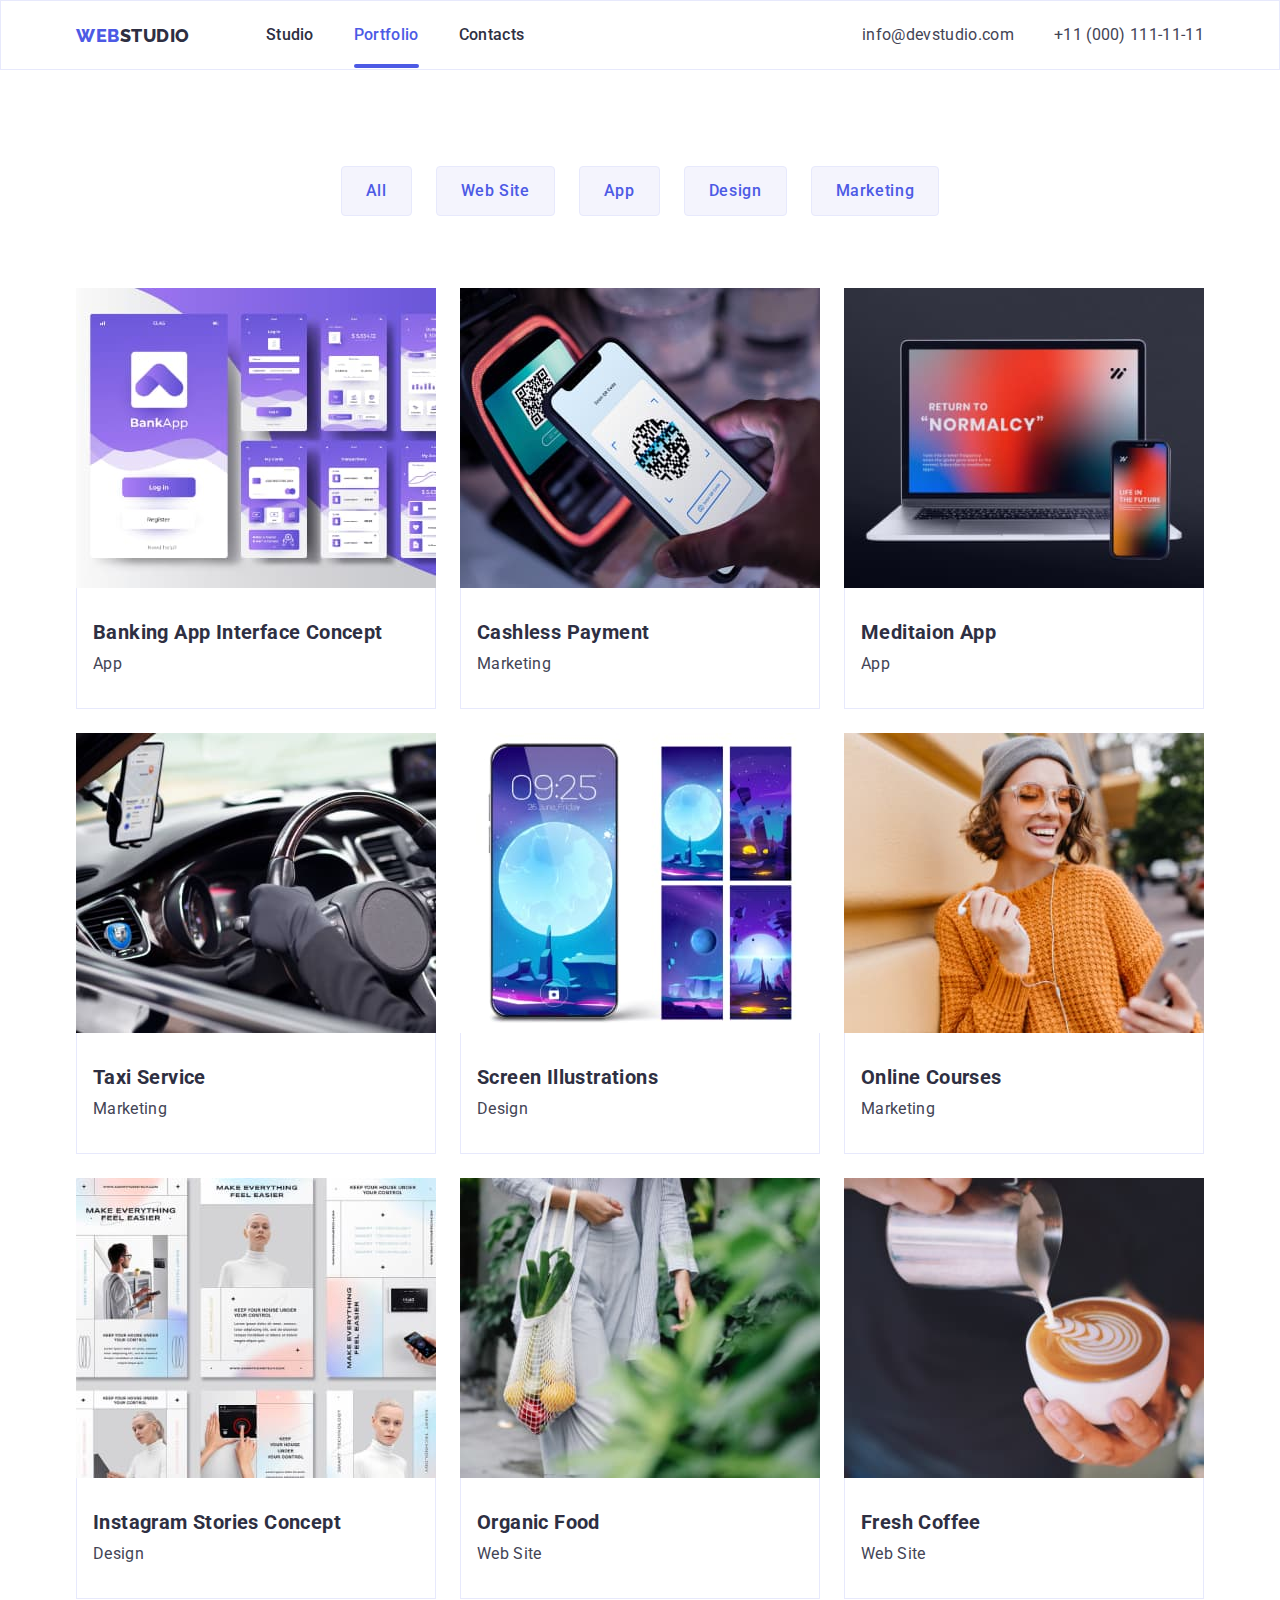
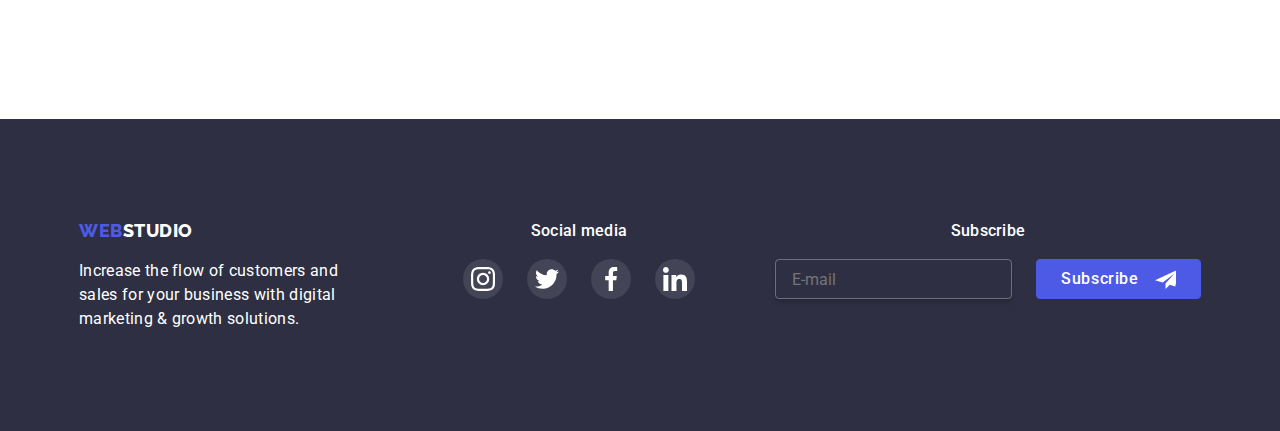
==== potfolio.html @ 5087975f "update" ====
<!DOCTYPE html>
<html lang="en">
<head>
    <meta charset="UTF-8">
    <meta http-equiv="X-UA-Compatible" content="IE=edge">
    <meta name="viewport" content="width=device-width, initial-scale=1.0">
    <link rel="preconnect" href="https://fonts.googleapis.com">
    <link rel="preconnect" href="https://fonts.gstatic.com" crossorigin>
    <link href="https://fonts.googleapis.com/css2?family=Raleway:wght@800&family=Roboto:wght@400;500;700&display=swap"
        rel="stylesheet">
    <link rel="stylesheet" href="https://cdnjs.cloudflare.com/ajax/libs/modern-normalize/1.1.0/modern-normalize.min.css">

    <link rel="stylesheet" href="./css/styles.css">
    <title>Document</title>
</head>
<body>
<header class="header">
    <div class="container header-container">
        <nav class="nav">
            <a class="logo link" href="./index.html">Web<span class="new-logo">Studio</span>
            </a>
            <ul class="header-list">
                <li class="list"><a href="./index.html" class="link header-link">Studio</a> </li>
                <li class="list"><a href="./potfolio.html" class="link header-link current">Portfolio</a></li>
                <li class="list"><a href="" class="link header-link">Contacts</a></li>
            </ul>

        </nav>
        <address class="address">
            <ul class="header-list">
                <li class="list"><a href="mailto:info@devstudio.com" class="link adress-link">info@devstudio.com</a>
                </li>
                <li class="list"><a href="tel:+110001111111" class="link adress-link">+11 (000) 111-11-11</a></li>
            </ul>
    </div>
    </address>
</header>
    <main>
       
            <section class="section portfolio-section">
                <div class="container">
                
                    <h1 class="portfolio-title hide">Portfolio</h1>
                    <ul class="porfolio-btn-list list">
                        <li class="portfolio-btn-item">
                            <button type="button" class="portfolio-btn">All</button>
                        </li>
                        <li class="portfolio-btn-item">
                            <button type="button" class="portfolio-btn">Web Site</button>
                        </li>
                        <li class="portfolio-btn-item">
                            <button type="button" class="portfolio-btn">App</button>
                        </li>
                        <li class="portfolio-btn-item">
                            <button type="button" class="portfolio-btn">Design</button>
                        </li>
                        <li class="portfolio-btn-item">
                            <button type="button" class="portfolio-btn">Marketing</button>
                        </li>
                    </ul>
                
            
            
                
                    <ul class="portfolio-cards-list list">
                        <li class="cards-item">
                            <div class="cards-image">
                                <img src="./images/application-menu.jpg" width="360" height="300" alt="application menu" width="380"
                                    class="cards-photo">
                                <div class="cards-description">
                                    <p class="description-text">14 Stylish and User-Friendly App Design Concepts · Task Manager App · Calorie Tracker
                                        App · Exotic Fruit Ecommerce App ·
                                        Cloud Storage App</p>
                                </div>
                            </div>
                                
                            <div class="cards">
                                <h2 class="cards-title">Banking App Interface Concept</h2>
                                <p class="cards-text">App</p>
                            </div>
                        </li>
                    
                        <li class="cards-item">
                           <div class="cards-image">
                            <img src="./images/qr-code.jpg" width="360" height="300" alt="payment using qr-code" width="380" class="cards-photo">
                            <div class="cards-description">
                                <p class="description-text">14 Stylish and User-Friendly App Design Concepts · Task Manager App · Calorie Tracker
                                    App · Exotic Fruit
                                    Ecommerce App ·
                                    Cloud Storage App</p>
                           </div>
                           
                            </div>
                        <div class="cards">
                            <h2 class="cards-title">Cashless Payment</h2>
                            <p class="cards-text">Marketing</p>
                        </div>
                        </li>
                        <li class="cards-item">
                            <div class="cards-image">
                                <img src="./images/computer.jpg" width="360" height="300" alt="computer" width="380" class="cards-photo">
                                <div class="cards-description">
                                    <p class="description-text">14 Stylish and User-Friendly App Design Concepts · Task Manager App · Calorie Tracker
                                        App · Exotic Fruit
                                        Ecommerce App ·
                                        Cloud Storage App</p>
                            </div>
                           
                            </div>
                            <div class="cards">
                            <h2 class="cards-title">Meditaion App</h2>
                            <p class="cards-text">App</p>
                            </div>
                        </li>
                        <li class="cards-item">
                            <div class="cards-image">
                                <img src="./images/interior-car.jpg" width="360" height="300" alt="interior on the car.jpg" width="380"
                                    class="cards-photo">
                                <div class="cards-description">
                                    <p class="description-text"> 14 Stylish and User-Friendly App Design Concepts · Task Manager
                                        App · Calorie Tracker App · Exotic Fruit
                                        Ecommerce App ·
                                        Cloud Storage App</p>
                            </div>
                            
                            </div>
                            <div class="cards">
                            <h2 class="cards-title">Taxi Service</h2>
                            <p class="cards-text">Marketing</p>
                            </div>
                        </li>
                        <li class="cards-item">
                            
                            <div class="cards-image">
                                <img src="./images/screen-phone.jpg" width="360" height="300" alt="screen phone" width="380" class="cards-photo">
                                <div class="cards-description">
                                    <p class="description-text">14 Stylish and User-Friendly App Design Concepts · Task Manager App · Calorie Tracker
                                        App · Exotic Fruit
                                        Ecommerce App ·
                                        Cloud Storage App</p>
                            </div>
                            
                            </div>
                            <div class="cards">
                            <h2 class="cards-title">Screen Illustrations</h2>
                            <p class="cards-text">Design</p>
                            </div>
                        </li>
                        <li class="cards-item">
                            
                            <div class="cards-image">
                                <img src="./images/girl-smile.jpg" width="360" height="300" alt="girl smile" width="380" class="cards-photo">
                                <div class="cards-description">
                                    <p class="description-text">14 Stylish and User-Friendly App Design Concepts · Task Manager App · Calorie Tracker
                                        App · Exotic Fruit
                                        Ecommerce App ·
                                        Cloud Storage App</p>
                                </div>
                            </div>
                            
                            <div class="cards">
                            <h2 class="cards-title">Online Courses</h2>
                            <p class="cards-text">Marketing</p>
                            </div>
                        </li>
                        <li class="cards-item">
                           
                            <div class="cards-image">
                                <img src="./images/story.jpg" width="360" height="300" alt="=story girl in the instagram" width="380"
                                    class="cards-photo">
                                <div class="cards-description">
                                    <p class="description-text">14 Stylish and User-Friendly App Design Concepts · Task Manager App · Calorie Tracker
                                        App · Exotic Fruit
                                        Ecommerce App ·
                                        Cloud Storage App</p>
                                </div>
                            </div>
                            
                            <div class="cards">
                            <h2 class="cards-title">Instagram Stories Concept</h2>
                            <p class="cards-text">Design</p>
                            </div>
                        </li>
                        <li class="cards-item">
                            
                            <div class="cards-image">
                                <img src="./images/products.jpg" width="360" height="300" alt="a girl who carries groceries" width="380"
                                    class="cards-photo">
                                <div class="cards-description">
                                    <p class="description-text">14 Stylish and User-Friendly App Design Concepts · Task Manager App · Calorie Tracker
                                        App · Exotic Fruit
                                        Ecommerce App ·
                                        Cloud Storage App</p>
                                </div>
                            
                            </div>
                            <div class="cards">
                            <h2 class="cards-title">Organic Food</h2>
                            <p class="cards-text">Web Site</p>
                            </div>
                        </li>
                        <li class="cards-item">
                            <div class="cards-image">
                                <img src="./images/coffe.jpg" width="360" height="300" alt="barista pours coffee" width="380" class="cards-photo">
                                <div class="cards-description">
                                    <p class="description-text"> 14 Stylish and User-Friendly App Design Concepts · Task Manager App · Calorie Tracker
                                        App · Exotic Fruit
                                        Ecommerce App ·
                                        Cloud Storage App</p>
                                </div>
                            </div>
                            
                            <div class="cards">
                            <h2 class="cards-title">Fresh Coffee</h2>
                            <p class="cards-text">Web Site</p>
                            </div>
                        </li>
                    
                    </ul>
            
                </div>
            </section>
       
    </main>
    <footer class="footer">
        <div class="container footer-container">
            <div class="logo-foot">
                <a class="logo link" href="./index.html">Web<span class="footer-logo">Studio</span>
                </a>
                <p class=" footer-text">Increase the flow of customers and sales for your business with digital marketing &
                    growth
                    solutions.</p>
            </div>
            <div class="social-media">
                <p class="social-text">Social media</p>
                <ul class="footer-list">
                    <li class="list icon-list-footer ">
                        <a class="social-link-footer" href="#">
                            <svg class="socials-footer">
                                <use href="./images/icons.svg#icon-instagram" width="24" height="24"></use>
                            </svg>
                        </a>
                    </li>
                    <li class="list icon-list-footer ">
                        <a class="social-link-footer" href="#">
                            <svg class="socials-footer">
                                <use href="./images/icons.svg#icon-twitter" width="24" height="24"></use>
                            </svg>
                        </a>
                    </li>
                    <li class="list icon-list-footer ">
                        <a class="social-link-footer" href="#">
                            <svg class="socials-footer">
                                <use href="./images/icons.svg#icon-facebook" width="24" height="24"></use>
                            </svg>
                        </a>
                    </li>
                    <li class="icon-list-footer ">
                        <a class="social-link-footer" href="#">
                            <svg class="socials-footer">
                                <use href="./images/icons.svg#icon-linkedin" width="24" height="24"></use>
                            </svg>
                        </a>
                    </li>
                </ul>
            </div>
    
            <form class="form-message">
                <label class="label-message" for="email-message">Subscribe
    
                </label>
                <div class="subscribe">
                    <input class="input-message" type="email" name="email-message" placeholder="E-mail" />
                    <button class="button-message" type="submit">
                        Subscribe
                        <svg class="socials-message">
                            <use href="./images/icons.svg#icon-frame" width="24" height="24"></use>
                        </svg>
    
                    </button>
                </div>
    
    
            </form>
    
    
    
    
    
    </footer>
    
</body>
</html>
---- css/styles.css ----
:root {
    --raleway: 'Raleway', sans-serif;
    --c-blue: #4D5AE5;
    --c-black: #2E2F42;
    --c-gray: #434455;
    --c-white: #FFFFFF;
    --bgr-white: #FFFFFF;
    --bgr-gray: #434455;
    --bgr-light-blue: #F4F4FD;
    --bgr-blue2: #404BBF;
    --bgr-blue: #4D5AE5;
    --c-border: #6495ed;
    --c-prtf-border: #E7E9FC;
    --bgr-black: #2E2F42;
    --border-c-icon: #8E8F99;
    --c-green-icon: #31D0AA;
    --c-checkbox-text: #757575;

    --transition: 250ms cubic-bezier(0.4, 0, 0.2, 1);



}

.list {
    list-style: none;
    text-decoration: none;

}

.link {

    text-decoration: none;
    font-family: 'Roboto';

}

h1,
h2,
h3,
p,
ul {
    margin: 0;
    padding: 0;
}

ul {
    list-style: none;
}



body {

    font-family: 'Roboto',
        sans-serif;
    color: var(--c-black);

}


.container {
    max-width: 428px;
    padding-left: 15px;
    padding-right: 15px;
    margin-left: auto;
    margin-right: auto;
}

@media screen and (min-width:768px){
    .container{
        max-width: 768px;
        padding-left: 15px;
        padding-right: 15px;
        margin-left: auto;
        margin-right: auto;
    }
}

@media screen and (min-width: 1200px) {
    .container {
        max-width: 1158px;
        padding-left: 15px;
        padding-right: 15px;
        margin-left: auto;
        margin-right: auto;
    }
}

.header-container {
    display: flex;



}


.section {


    padding-bottom: 96px;
    padding-top: 96px;

}


@media (min-width:768px){
    .section {
    
            padding-bottom: 120px;
            padding-top: 120px;
    
        }
}


    


.section-border {
    border-bottom: 1px solid var(--c-border);

}

.nav {
    display: flex;
    flex-grow: 1;
    align-items: center;
    /* gap: 76px; */
}
@media screen and (min-width:768px) {
    .nav {
        display: flex;
            flex-grow: 1;
            align-items: center;
            /* gap: 120px; */
    }
}

@media screen and (min-width:1200px) {
    .nav {
    display: flex;
        flex-grow: 1;
        align-items: center;
        /* gap: 76px; */
    }
}



.header-hide{
    display: none;
}
@media screen and (min-width:768px) {
    .header-hide {
        display: contents;
    }
}
@media screen and (min-width:1200px) {
    .header-hide {
        display: contents;
    }
}




.new-logo {
    color: var(--c-black);
}



.logo {
    font-family: var(--raleway);
    font-style: normal;
    font-weight: 800;
    font-size: 18px;
    line-height: 1.3;
    color: var(--c-blue);
    letter-spacing: 0.03em;
    text-transform: uppercase;
    margin-top: auto;
    margin-bottom: auto;
    


}

@media screen and (min-width:768px) {
    .logo {
        margin-right: 120px;
    }
}

@media screen and (min-width:1200px) {
    .logo {
        margin-right: 76px;
    }
}




.header-list {
    position: relative;

    display: flex;
    padding: 24px 0;
    gap: 40px;


}

.contacts-list{
    display: flex;
    margin-left: auto;
    
}

@media  (min-width:768px) and (max-width:1200px) {
    .contacts-list{
        max-width :120px; 
        flex-wrap: wrap;
        gap: 12px;
        padding-top: 12px;
        padding-bottom: 12px;
    }
}
@media (min-width:1200px) {
    .contacts-list {
    
    
        gap: 40px;
        padding: 24px 0;
        
       

    }
}








.header {
    
    border: 1px solid var(--c-prtf-border);
}
@media screen and (min-width:768px) {
    .header {
    padding-top: 0px;
    padding-bottom: 0px;
    }
}

@media screen and (min-width:1200px) {
    .header {
        padding-top: 0px;
        padding-bottom: 0px;
    }
}

.header-link {
    position: relative;
    padding: 24px 0;


    font-weight: 500;
    font-size: 16px;
    line-height: 1.28;
    letter-spacing: 0.02em;
    color: var(--c-black);
    transition: color var(--transition);


}






.current {
    color: var(--c-blue);
}

.header-link.current::after {
    position: absolute;
    bottom: 0;



    content: '';
    display: block;
    height: 4px;
    width: 100%;
    background-color: currentColor;
    border-radius: 2px;

}


.header-link:hover,
.header-link:focus {
    color: var(--c-blue);


}












.address {}

/* .adress-link {
    font-style: normal;
    font-size: 16px;
    line-height: 1.28;
    letter-spacing: 0.02em;
    color: var(--c-gray);
    transition: color var(--transition);

} */
.adress-link{
    display: none;
}

@media (min-width:768px)  {
    .adress-link {
        display: contents;
        font-style: normal;
        font-weight: 400;
        font-size: 12px;
        line-height: 1.16;
        color: var(--c-gray);
        transition: color var(--transition);
    }
}
@media (min-width:1200px){
    .adress-link{
        min-width: 150px;
        font-style: normal;
        font-size: 16px;
        line-height: 1.28;
        letter-spacing: 0.02em;
        color: var(--c-gray);
        transition: color var(--transition);
    }
}


.adress-link:hover,
.adress-link:focus {
    color: var(--c-blue);


}



.button-mobile-menu{
    display: block;
    width: 40px;
    height: 40px;
    margin-left: auto;
    background-color: transparent;
    border: none;
       

}

.icon-mobile-menu{
    display: block;
    width: 32px;
    height: 22px;
    stroke: #2E2F42;
}


@media screen and (min-width:768px) {
    .button-mobile-menu {
        display: none;
    }
}

@media screen and (min-width:1200px) {
    .button-mobile-menu {
        display: none;
    }
}


.mobile-menu{
    position: fixed;
    top: 0;
    right: 0;
    bottom: 0;
    display: block;
    width: 100%;
    max-width: 428px;
    max-height: 796px;
    padding-top: 80px;
    padding-bottom: 40px;
    padding-left: 40px;
    padding-right: 35px; 
    transform: translateX(100%);
    transition: transform var(--transition);


    background-color: var(--c-white);
}




@media (min-width:768px){
    .mobile-menu{
            /* display: none; */
    }
}

.mobile-menu.is-open{
    transform: translateX(0);
}

.menu-close{
    position: absolute;
        top: 24px;
        right: 24px;
        width: 24px;
        height: 24px;
    
        display: flex;
        align-items: center;
        justify-content: center;
        border-radius: 50%;
        background-color: var(--c-prtf-border);
        transition: transform var(--transition),
            opacity var(--transition), visibility var(--transition),
            backgrund-color var(--transition);
    
        border: 1px solid rgba(0, 0, 0, 0.1);
}
.menu-svg{
    position: absolute;
    
        top: 50%;
        left: 50%;
        transform: translate(-50%, -50%);
        width: 8px;
        height: 8px;
    
    
        transition: fill var(--transition);
}
.mobile-link{
    font-style: normal;
        font-weight: 700;
        font-size: 36px;
        line-height: 1.11;
        letter-spacing: 0.02em;
        color: var(--c-black);
}
.current-menu{
    color: var(--bgr-blue);
}

.tel-menu-link{
        font-style: normal;
        font-weight: 700;
        font-size: 36px;
        line-height: 1.11;
        
        letter-spacing: 0.02em;
        display: block;
        max-width: 355px;
        width: 100%;
        margin-bottom: 40px;
        margin-top: 284px;

        color: var(--bgr-blue);
}

.adress-menu-link{
        font-weight: 500;
        font-style: normal;
        font-size: 20px;
        line-height: 24px;
        color: var(--c-black);
        display: block;
        margin-bottom: 72px;
}
.list-menu{
    margin-bottom: 40px;
}
.list-menu:last-child{
    margin-bottom: 0px;
}
.adress-menu-list{}
.menu-list-icon{
    display: flex;
    gap: 56px;
}

/* --------------Hero------------------------ */









.hero{
    background-image:linear-gradient(0deg,
            rgba(46, 47, 66, 0.7),
            rgba(46, 47, 66, 0.7)),
            url(../images/people-office-480.jpg);
            background-repeat: no-repeat;
            background-position: center;
            background-size: cover;  
}

@media (min-width:768px) {
    .hero{
        background-image: linear-gradient(0deg,
                    rgba(46, 47, 66, 0.7),
                    rgba(46, 47, 66, 0.7)),
                url(../images/people-office-768.jpg);
            background-repeat: no-repeat;
            background-position: center;
            background-size: cover;
    }
}
@media (min-width:1200px){
    .hero {
            max-width: 1440px;
            padding-bottom: 188px;
            padding-top: 188px;
            margin: 0 auto;
            background-image: linear-gradient(0deg,
                    rgba(46, 47, 66, 0.7),
                    rgba(46, 47, 66, 0.7)),
                url(../images/people-office.jpg);
    
            background-repeat: no-repeat;
            background-position: center;
            background-size: cover;
    
    
        }
}



.hero-text{
    text-align: center;

    margin: 0 auto;
    margin-bottom: 72px;
    max-width: 320px;
    font-weight: 700;
        font-size: 36px;
        line-height: 40px;
        text-align: center;
        letter-spacing: 0.02em;
    color: var(--c-white)
    
}

@media (min-width:768px) {
    .hero-text{
        max-width: 496px;
        font-size: 56px;
            line-height: 1.07;
            text-align: center;
            letter-spacing: 0.02em;    
            color: #FFFFFF;
    }
    
}
@media (min-width:1200px) {
    .hero-text {
            max-width: 496px;
            margin: 0 auto;
            text-align: center;
            margin-bottom: 48px;
    
    
    
    
            font-size: 56px;
            line-height: 1.1;
            letter-spacing: 0.02em;
            color: var(--c-white)
        }
}



.hero-button {




    display: block;
    padding: 16px 32px;
    margin: 0 auto;



    font-family: 'Roboto';
    font-size: 16px;
    font-weight: 500;
    line-height: 1.5;
    letter-spacing: 0.04em;
    cursor: pointer;
    background-color: var(--c-blue);
    color: var(--c-white);
    border: 1px solid var(--bgr-blue);
    border-radius: 4px;
    transition: background-color var(--transition), box-shadow var(--transition);


}


.hero-button:hover,
.hero-button:focus {
    background-color: var(--bgr-blue2);
    box-shadow: 0px 4px 4px rgba(0, 0, 0, 0.15);


}






/* -----------------About-section--------------------- */





.about-section {
    padding-bottom: 96px;
    
}


.hide {
    position: absolute;
    width: 1px;
    height: 1px;
    margin: -1px;
    border: 0;
    padding: 0;
    white-space: nowrap;
    clip-path: inset(100%);
    clip: rect(0 0 0 0);
    overflow: hidden;
}
.icons-about-list {
    display: none;

}

@media (min-width:768px){
    .icons-about-list {
        display: none;
    
        }
}



@media (min-width:1200px) {
    .icons-about-list {
            display: flex;
            gap: 24px;
    
        }
}


.about-list {
    
    
    margin-left: auto;
    margin-right: auto;
}
@media (min-width:768px) {
    .about-list {
            display: flex;
    
            gap: 24px;
        }
}



.icons-about-item {
    display: flex;
    justify-content: center;
    align-items: center;
    width: 264px;
    height: 112px;

    border-radius: 4px;
    background-color: var(--bgr-light-blue);
}




.icons-about-link {
    display: flex;
    align-items: center;
    justify-content: center;

    width: 100%;
    height: 100%;

}

.about-svg {
    display: block;
    width: 64px;
    height: 64px;

}






.about-list-title {
    display: flex;
    align-items: center;
    justify-content: center;
    margin-bottom: 8px;
    margin-top: 8px;




    font-size: 20px;
    line-height: 1.2;
    letter-spacing: 0.02em;
    color: var(--c-black);
}


.about-list-text {
    font-weight: 400;
    font-size: 16px;
    line-height: 1.5;
    letter-spacing: 0.02em;
    color: var(--c-black)
}





/* -------work-section-------------- */
.work-section {
    display: none;
}

@media (min-width:1200px) {
    .work-section {
        display: contents;
    }
    
}



    .work-title {
            display: contents;
            margin-bottom: 72px;
            display: block;
            text-align: center;
    
    
    
            font-size: 36px;
            line-height: 1.11;
            letter-spacing: 0.02em;
            color: var(--c-black)
        }





    .work-list {
        display: contents;
            display: flex;
            gap: 24px;
    
        }




    .work-list-item {
    
            flex-basis: calc((100% - 48px) / 3);
    
    
        }





    .work-list-photo {
            display: block;
            max-width: 100%;
            height: auto;
        }



/* ----------------------our-team-------------------- */






.our-team {
    padding-top: 96px;
    padding-bottom: 96px;
    background-color: var(--bgr-light-blue)
}


.team-title {
    text-align: center;
    margin-left: auto;
    margin-right: auto;
    margin-bottom: 72px;


    font-size: 36px;
    line-height: 1.11;
    letter-spacing: 0.02em;
    color: var(--c-black)
}



.team-list {
    
    padding-left: 16px;
    padding-right: 16px;
}
@media (min-width:768px) {
    .team-list {
        display: flex;
        justify-content: center;
        gap: 24px;
        flex-wrap: wrap;
        padding-left: 16px;
        padding-right: 16px;
        
    }
}

@media (min-width:1200px){
    .team-list {
            flex-wrap: nowrap;
            padding-left: 16px;
            padding-right: 16px;
        }
}


.team-list-icon{
    display: flex;
    gap: 24px;
    padding-left: 16px;
    padding-right: 16px;
}
.team-list-item {
    display: flex;
    flex-direction: column;
    justify-content: center;
    align-items: center;
    max-width: 264px;
    

    box-shadow: 0px 1px 6px rgba(46, 47, 66, 0.08), 0px 1px 1px rgba(46, 47, 66, 0.16), 0px 2px 1px rgba(46, 47, 66, 0.08);
    border-radius: 0px 0px 4px 4px;
}

@media (max-width:767px){
    .team-list-item:not(:last-child) {
            margin-bottom: 72px;
        }
}


@media (min-width:768px){
    .team-list-item{
        
        width: calc((100% - 24px) / 2);
    }
}
@media (min-width:1200px){
    .team-list-item {
            display: flex;
            flex-direction: column;
            justify-content: center;
            align-items: center;
            margin-bottom: 72px;
    
            box-shadow: 0px 1px 6px rgba(46, 47, 66, 0.08), 0px 1px 1px rgba(46, 47, 66, 0.16), 0px 2px 1px rgba(46, 47, 66, 0.08);
            border-radius: 0px 0px 4px 4px;
        }
}



.icon-list-item {
    display: flex;
    justify-content: center;
    align-items: center;

    border-radius: 50%;
    background-color: var(--c-blue);
    width: 40px;
    height: 40px;

}

.social-link:hover,
.social-link:focus {
    background-color: var(--bgr-blue2);

}




.team-photo {}

.team-top {
    text-align: center;
    padding-top: 32px;
    padding-bottom: 32px;
}

.team-name {
    margin-bottom: 8px;


    font-size: 20px;
    line-height: 1.2;
    letter-spacing: 0.02em;
    color: var(--c-black);
}

.team-list-text {
    margin-bottom: 8px;


    font-size: 16px;
    line-height: 1.2;
    letter-spacing: 0.02em;
    color: var(--c-gray);
}

.socials-icon {
    width: 16px;
    height: 16px;
    fill: currentColor;
    display: block;



}

.social-link {
    color: var(--c-white);
    display: flex;
    align-items: center;
    justify-content: center;

    border-radius: 50%;
    width: 100%;
    height: 100%;
    transition: background-color var(--transition);

}

.icon-list-social {
    flex-basis: calc((100% - 72px) / 4);
    text-align: center;
    border-radius: 50%;
    background-color: var(--bgr-gray);




}

/*----------Customers-----------------------------
-------------------------------------------------- */

.customers-section {
    padding-top: 96px;
    padding-bottom: 96px;
}
@media (min-width:1200px) {
    .customers-section {
            padding-top: 120px;
            padding-bottom: 120px;
        }
    
}

.customers-list {
    display: flex;
    flex-wrap: wrap;
    justify-content: center;
    align-items: center;
    gap: 16px;
    margin-top: 72px;

}
@media (min-width:768px) {
    .customers-list{
    gap: 24px;
    }
}


.customers-link {
    color: var(--border-c-icon);
    display: flex;
    justify-content: center;
    align-items: center;
    width: 100%;
    height: 100%;
    border: 1px solid var(--border-c-icon);
    border-radius: 4px;
    transition: border var(--transition), color var(--transition);

}

.customers-link:hover,
.customers-link:focus {
    border: 1px solid var(--bgr-blue2);
    color: var(--bgr-blue2);

}

.customers-icon-item {
    width: 190px;
    height: 88px;
    width: calc((100%- 32px) / 2);

}
@media (min-width:768px) {
    .customers-icon-item {
            width: 168px;
            height: 88px;
            width: calc((100%- 48px) / 3);
        }
}


.customers-text {
    font-weight: 700;
    font-size: 36px;
    line-height: 1.11;
    text-align: center;
        letter-spacing: 0.02em;
    
        color: var(--bgr-black);
        display: block;
        margin-left: auto;
        margin-right: auto;
    }
    
    .customers-svg {
        fill: currentColor;
        display: block;
        width: 104px;
        height: 56px;
    
    
    }
    
    
    
    /* --------------------------FOOTER--------------------- */
    
    
    .footer {
        background-color: var(--bgr-black);
    
    
        padding-top: 100px;
        padding-bottom: 100px;
    }
    
    .footer-container {
        position: relative;
        
    }


    @media (min-width:768px) {
        .footer-container {
                
                
            }
        
    }
    @media (min-width:1200px) {
            .footer-container {
    
                display: flex;
                
                justify-content: center;
            }
    
        }
    
    .logo-foot{
        text-align: center;
        margin-bottom: 72px;
    }
    @media (min-width:768px){
        .logo-foot{
            text-align: start;
            margin-bottom: 0px;
        }
    }
    
    .footer-logo {
    
    
    
        font-size: 18px;
        line-height: 1.16;
        letter-spacing: 0.03em;
        color: var(--c-white)
    }
    
    .footer-text {
        display: block;
        margin-left: auto;
        margin-right: auto;
        max-width: 268px;
        margin-top: 16px;
    
        font-size: 16px;
        line-height: 1.5;
        letter-spacing: 0.02em;
        color: var(--c-white)
    }
     @media (min-width:768px) {
             .footer-text {
                 width: 264px;
    
             }
         }

    
    .footer-list {
        display: flex;
        gap: 24px;
        justify-content: center;
    
    }
   
    .footer-tablet {

    }



    @media (min-width:768px){
            .footer-tablet {
                display: flex;
                
                margin-bottom: 72px;
            }
        }

    @media (min-width:1200px) {
             .footer-tablet {
                
                 margin-bottom: 0px;
             }
         }
    
    
    
    .socials-footer {
        width: 24px;
        height: 24px;
        fill: currentColor;
        display: block;
    
    
    }
    
    .social-media {
        margin-left: auto;
       
        margin-bottom: 72px;
    }

    @media (min-width:768px) {
        .social-media {
                margin-left: 24px;
                margin-bottom: 0px;
            }
    }
    @media (min-width:1200px) {
        .social-media {
                margin-left: 120px;
            }
        }
    
    .social-link-footer {
    
        color: var(--c-white);
        display: flex;
        justify-content: center;
        align-items: center;
        border-radius: 50%;
        width: 100%;
        height: 100%;
        transition: background-color var(--transition);
    }
    
    .social-text {
       text-align: center;
        margin-bottom: 16px;
    
    
        font-weight: 500;
        font-size: 16px;
        line-height: 1.5;
        letter-spacing: 0.02em;
    
        color: var(--c-white)
    }
    @media (min-width:768px){
        .social-text {
                display: block;
                margin-left: auto;
                margin-right: auto;
                margin-bottom: 16px;

            }
    }


    
    .icon-list-footer {
        display: flex;
        align-items: center;
        justify-content: center;
    
        border-radius: 50%;
        background-color: var(--bgr-gray);
    
        width: 40px;
        height: 40px;
    
    }
    
    .social-link-footer:hover,
    .social-link-footer:focus {
        background-color: var(--c-green-icon);
    
    }
    
    
    .logo-link {
        display: block;
        height: 22px;
    }
    .form-message{
        display: block;
        
        
       
    }
    @media (min-width:1200px) {
        .form-message {
            
               margin-left: 80px; 
        
            }
    }

    .label-message{
        display: block;
        margin-bottom: 16px;
        text-align: center;

        font-weight: 500;
        font-size: 16px;
        line-height: 1.5;
        letter-spacing: 0.02em;
        color: var(--c-white);
        
            
    }
    .subscribe{
       
    }

    @media (min-width:768px){
        .subscribe {
                display: flex;
                align-items: center;
                
                gap: 24px;
            }
    }
    .input-message{
        display: block;
        width: 100%;
        margin-bottom: 16px;
        outline: none;
        
        height: 40px;
        padding: 8px 16px;
        border: currentColor;
        color: var(--c-white);
        border: 1px solid rgba(255, 255, 255, 0.3);
            box-shadow: 0px 4px 4px rgba(0, 0, 0, 0.15);
            border-radius: 4px;
            background-color: transparent;
            transition: border var(--transition);
    }
    @media (min-width:768px){
        .input-message{
            max-width: 264px;
            margin-bottom: 0px;
        }
    }




    .input-message:focus{
        border: 1px solid var(--bgr-blue);

    }
   


   
    .button-message{
        margin: 0 auto;
        outline: none;
        display: flex;
        justify-content: center;
        align-items: center;
        gap: 16px;
        
        
        width: 165px;
        height: 40px;
        
        padding: 8px 24px;
        cursor: pointer;




        font-weight: 500;
        font-size: 16px;
        line-height: 1.5;
        letter-spacing: 0.04em;
        border-radius: 4px;
        color: var(--c-white);
        border: 1px solid var(--bgr-blue);
        background-color: var(--bgr-blue);
        border-radius: 4px;

        transition: background-color var(--transition), box-shadow var(--transition);   
    }

    @media (min-width:768px) {
            .button-message {
                
                margin: 0px;
            }
        }

    .button-message:hover,
    .button-message:focus{
        background-color: var(--bgr-blue2);
        box-shadow: 0px 4px 4px rgba(0, 0, 0, 0.15);
    }
  



    .socials-message{
        
        width: 24px;
        height: 24px;
            fill: currentColor;
        
    }
    
    
    /* ----------------------PORTFOLIO----------------------------------
     */
    
    
    .portfolio-title {}
    
    .porfolio-btn-list {
        display: flex;
        justify-content: center;
        margin-bottom: 72px;
        gap: 24px;
    
    
    }
    
    .portfolio-section {
        padding-top: 96px;
    }
    
    
    .portfolio-btn-item {
    
        transition: color var(--transition),
            background-color var(--transition),
            box-shadow var(--transition);
    }
    
    
    
    .portfolio-btn-item:hover,
    .portfolio-btn-item:focus {
        box-shadow: 0px 3px 1px rgba(0, 0, 0, 0.1),
            0px 2px 1px rgba(0, 0, 0, 0.08),
            0px 2px 2px rgba(0, 0, 0, 0.12);
    
    
    }
    
    .portfolio-btn {
    
        padding: 12px 24px;
        text-align: center;
    
    
    
    
        font-family: 'Roboto';
        border: 1px solid #E7E9FC;
        border-radius: 4px;
        font-weight: 500;
        font-size: 16px;
        line-height: 1.5;
        letter-spacing: 0.04em;
        color: var(--c-blue);
        cursor: pointer;
        background: var(--bgr-light-blue);
        transition: color var(--transition),
            background-color var(--transition),
            box-shadow var(--transition);
    }
    
    
    
    .portfolio-btn:hover,
    .portfolio-btn:focus {
    
        color: var(--c-white);
        box-shadow: 0px 3px 1px rgba(0, 0, 0, 0.1), 0px 2px 1px rgba(0, 0, 0, 0.08), 0px 2px 2px rgba(0, 0, 0, 0.12);
        background: var(--bgr-blue);
    
    
    }
    
    
    .portfolio-cards-list {
    
        display: flex;
        justify-content: center;
        gap: 24px;
        flex-wrap: wrap;
    
    }
    
    .cards-item {
    
        flex-basis: calc((100% - 48px) / 3);
        cursor: pointer;
        transition: box-shadow var(--transition);
    
    
    
    }
    
    .cards-item:hover {
    
        box-shadow: 0px 1px 6px rgba(46, 47, 66, 0.08), 0px 1px 1px rgba(46, 47, 66, 0.16), 0px 2px 1px rgba(46, 47, 66, 0.08);
    
    }
    .cards-photo:focus {
    
            box-shadow: 0px 1px 6px rgba(46, 47, 66, 0.08), 0px 1px 1px rgba(46, 47, 66, 0.16), 0px 2px 1px rgba(46, 47, 66, 0.08);
    
        }
    
    .cards {
        padding-top: 32px;
        padding-bottom: 32px;
        padding-left: 16px;
        border-bottom: 1px solid var(--c-prtf-border);
        border-left: 1px solid var(--c-prtf-border);
        border-right: 1px solid var(--c-prtf-border);
    
    
    }
    
    
    .cards-photo {
    
        display: block;
        height: auto;
        transition: box-shodow var(--transition);
    }
    
    .cards-image {
        position: relative;
        overflow: hidden;
    }
    
    
    .cards-description {
        position: absolute;
        top: 0;
        left: 0;
        width: 100%;
        height: 100%;
        transform: translateY(100%);
    
    
        width: 360px;
        height: 300px;
        text-align: center;
        padding-top: 40px;
        padding-left: 32px;
        padding-right: 32px;
        transition-property: (transform, transition-duration, transition-timing-function);
            transition: transform var(--transition);
            background-color: var(--bgr-blue);
        }
        
        .cards-item:hover .cards-description {
            transform: translateY(0);
        
        }
        
        .description-text {
            font-weight: 400;
            font-size: 16px;
            line-height: 1.5;
            letter-spacing: 0.02em;
            color: var(--c-white);
        
        }
        
        
        
        
        .cards-title {
        
            margin-bottom: 8px;
        
        
        
        
        
            font-size: 20px;
            line-height: 1.2;
            letter-spacing: 0.02em;
            color: var(--c-black)
        }
        
        .cards-text {
            margin: 0 auto;
        
        
        
        
        
            font-size: 16px;
            line-height: 1.5;
            letter-spacing: 0.02em;
            color: var(--c-gray);
        }
        
        
        .backdrop {
            position: fixed;
            top: 0;
            left: 0;
            display: flex;
            justify-content: center;
            align-items: center;
            padding: 20px 0;
            width: 100%;
            height: 100%;
            transition: transform var(--transition),
                opacity var(--transition), visibility var(--transition),
                backgrund-color var(--transition);
            background-color: rgba(46, 47, 66, 0.4);
        
        }
        
        .modal {
            position: relative;
            width: 100%;
            height: 100%;
            max-width: 408px;
            max-height: 584px;
            box-shadow: 0px 1px 1px rgba(0, 0, 0, 0.14), 0px 1px 3px rgba(0, 0, 0, 0.12), 0px 2px 1px rgba(0, 0, 0, 0.2);
        
            transition: transform var(--transition),
                opacity var(--transition), visibility var(--transition),
                backgrund-color var(--transition);
        
            border-radius: 4px;
            background-color: var(--bgr-white);
        }
        
        .modal-close {
            position: absolute;
            top: 24px;
            right: 24px;
            width: 24px;
            height: 24px;
        
            display: flex;
            align-items: center;
            justify-content: center;
            border-radius: 50%;
            background-color: var(--c-prtf-border);
            transition: transform var(--transition),
                opacity var(--transition), visibility var(--transition),
                backgrund-color var(--transition);
        
            border: 1px solid rgba(0, 0, 0, 0.1);
        
        }
        
        .modal-close:hover {
            cursor: pointer;
            background-color: var(--bgr-blue);
            fill: var(--c-white);
        
        }
        
        .modal-svg {
            position: absolute;
            
            top: 50%;
            left: 50%;
            transform: translate(-50%, -50%);
            width: 8px;
            height: 8px;
        
           
            transition: fill var(--transition);
        }
       
        .backdrop.is-hidden .modal {
            transform: scale(0);
                }
        
        
        
        .backdrop.is-hidden {
            opacity: 0;
            visibility: hidden;
        
            pointer-events: none;
        }

    .form-contact{
        padding: 72px 24px 24px 24px;
    }




    .modal-title{
        display: block;
        font-weight: 500;
        font-size: 16px;
        line-height: 1.5;
        text-align: center;
        letter-spacing: 0.02em;
        margin-bottom: 16px;
            
        }
   

    .form-contact{

        font-weight: 400;
            font-size: 12px;
            line-height: 1.16;
            letter-spacing: 0.04em;
        
           
    }
    .contact-form{
        position: relative;
        margin-bottom: 8px;
       

    }
        .form-input {
            outline: none;
            position: relative;
    
    
            width: 100%;
            border-radius: 4px;
            height: 40px;
            padding-left: 38px;
            border: 1px solid rgba(33, 33, 33, 0.2);
            border-radius: 4px;
            transition: border var(--transition);
    
        }
    
        .icon-form {
            position: absolute;
            top: 11px;
            left: 16px;
    
            width: 18px;
            height: 18px;
            fill: var(--c-black);
            transition: fill var(--transition);
        }
    
    
        .form-input:focus {
            border: 1px solid var(--bgr-blue);
        }
    
    
        .form-input:focus+.icon-form {
    
            fill: var(--bgr-blue);
        }
   
    .form-label {
        
        font-weight: 400;
        font-size: 12px;
        line-height: 1.16;
        letter-spacing: 0.04em;
        
        
        display: block;
        margin-bottom: 4px;
        color: var(--border-c-icon);

        
       
    }
    .input-box{
        position: relative;
    }

    
       
    
   
    
    .email {}

    .icon-form-next{
    position: absolute;
    top: 8px;
    left: 16px;
    width: 18px;
    height: 24px;


    fill: var(--c-black);
    transition: fill var(--transition);
    }

    .form-input:focus+.icon-form-next {
    
        fill: var(--bgr-blue);
    }

    .comment-label{
            
            font-size: 12px;
            line-height: 1.17px;
            letter-spacing: 0.01em;
            color: var(--c-checkbox-text);
    }
   
    .form-comment{
        outline: none;
        margin-top: 4px;
        width: 100%;
        border-radius: 4px;
        resize: none;
        height: 120px;
        border-radius: 4px;
        padding: 8px 16px;
        border: 1px solid rgba(33, 33, 33, 0.2);
        transition: border var(--transition);
        

    }
    .form-comment:focus{
        border: 1px solid var(--bgr-blue);
    }
    
    
    .input-checkbox{
       
        appearance: none;
        position: absolute;
        width: 0;
        height: 0;
    }
   

    .span-check{
        
    position: absolute;
    top: 0;
    left: 0;
     width: 16px;
     height: 16px;
    border: 1.25px solid var(--bgr-black);
    border-radius: 2px;
    transition: background-image var(--transition),
        background-color var(--transition),
        background-repeat var(--transition), 
        background-position var(--transition), 
        border-color var(--transition);
    }
    .input-checkbox:checked + .span-check{
        background-image: url(../images/click-checkbox.svg);
        background-color: var(--bgr-blue);
        background-repeat: no-repeat;
        background-position: 50% 50%;
        border-color: transparent;
    }


    

    .label-checkbox{
        position: relative;
        padding-left: 24px;
    }
    .flex-checkbox{
        position: relative;
        display: flex;
        margin-top: 16px;
        

    }
    .form-button{
    outline: none;
    display: block;
    margin: 0 auto;
    margin-top: 24px;
    cursor: pointer;



            font-weight: 500;
            font-size: 16px;
            line-height: 1.5;
            letter-spacing: 0.04em;
            cursor: pointer;

            
        width: 159px;
        height: 56px;
        background-color: var(--c-blue);
        color: var(--c-white);
        border: 1px solid var(--bgr-blue);
        border-radius: 4px;
        transition: background-color var(--transition), box-shadow var(--transition);
    }

    .form-button:hover,
    .form-button:focus {
        background-color: var(--bgr-blue2);
        box-shadow: 0px 4px 4px rgba(0, 0, 0, 0.15);
    
    }
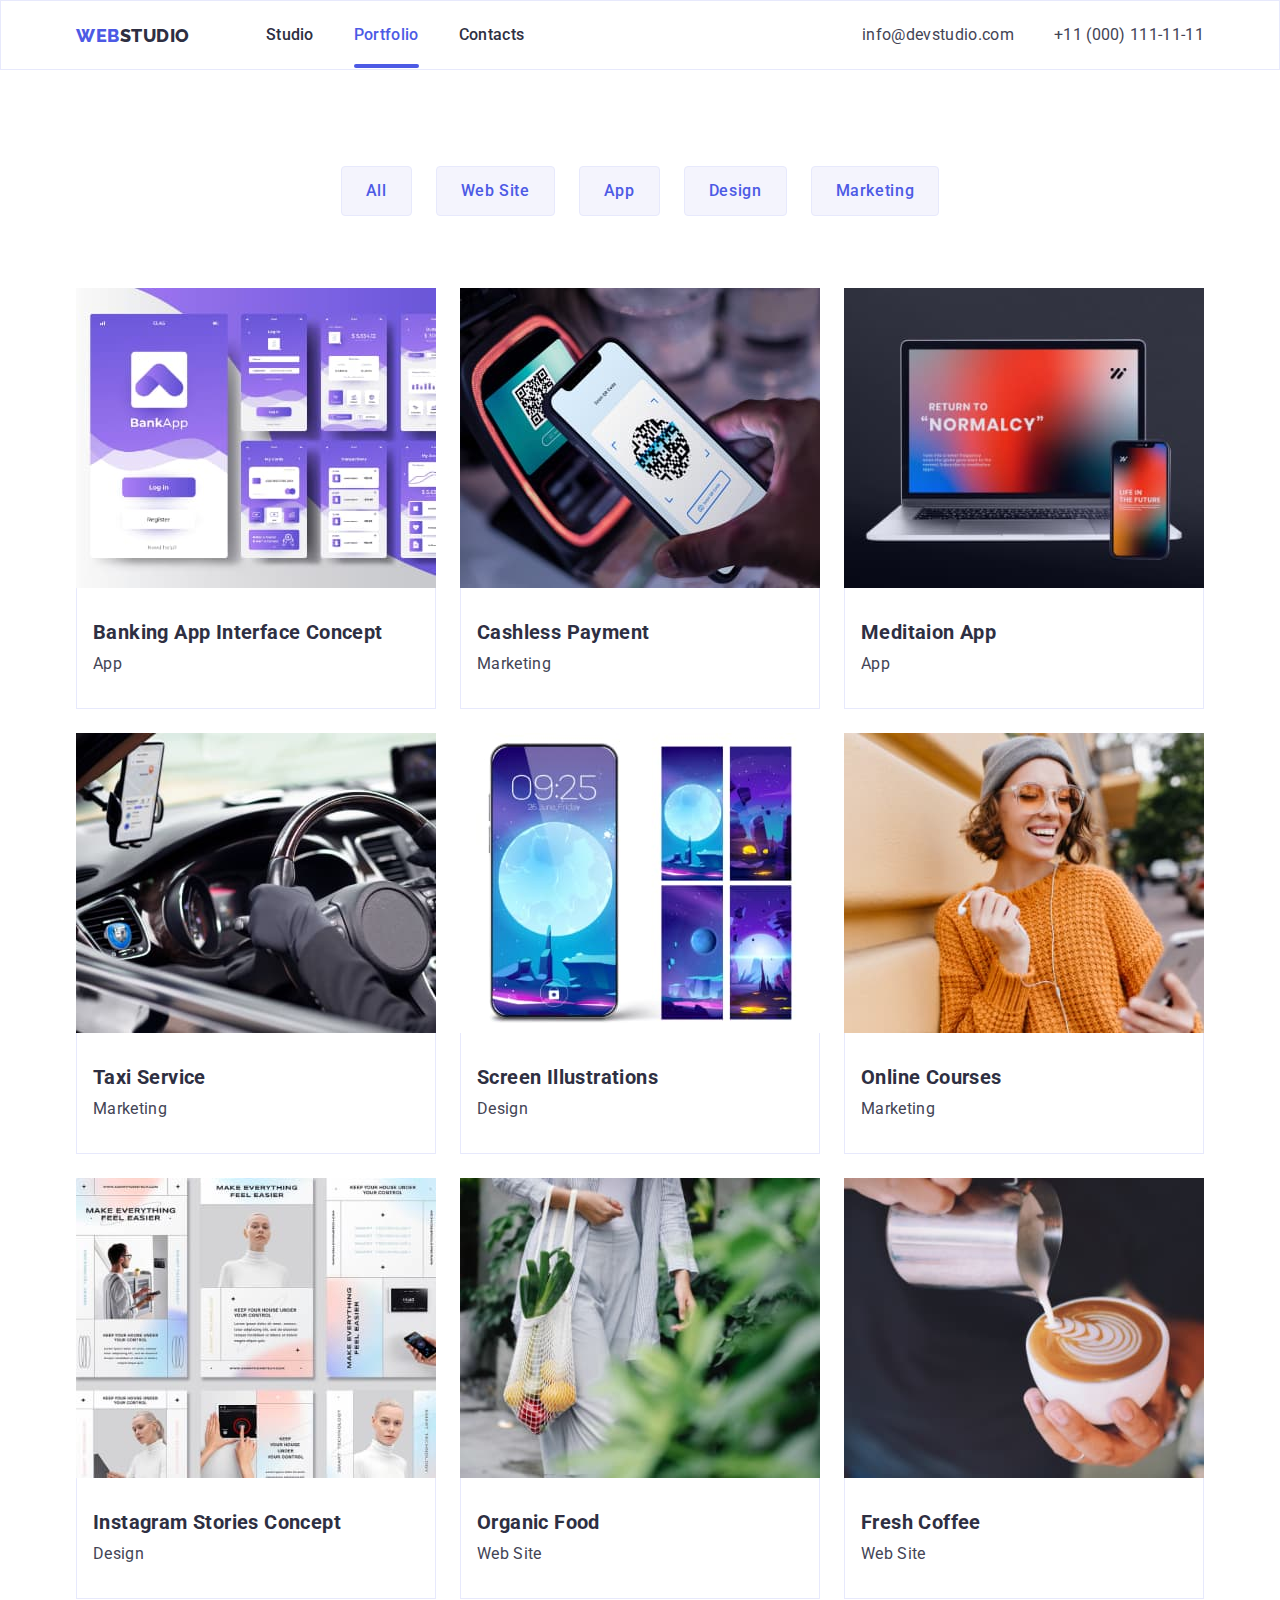
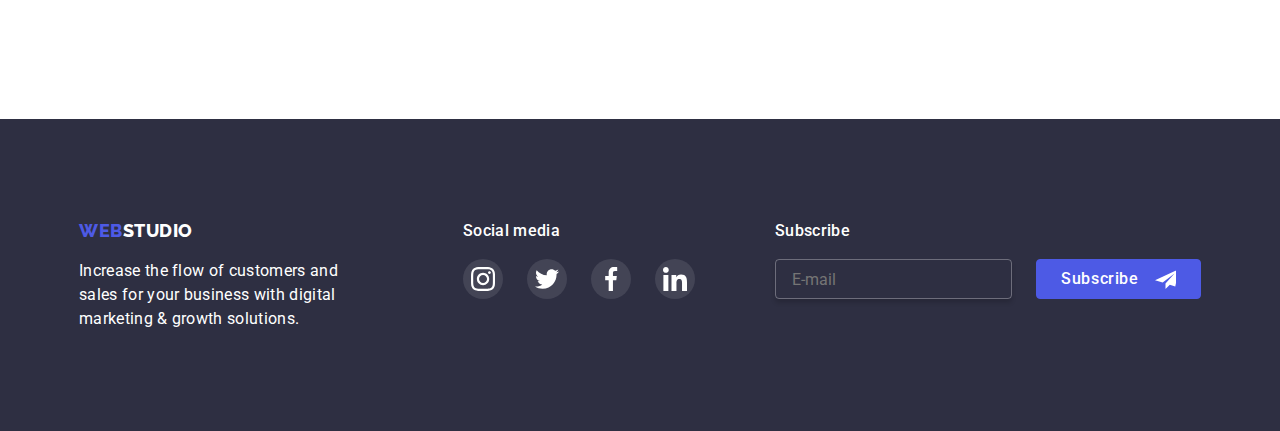
==== commit a3fd94fb: "еееее получилось" ====
--- a/potfolio.html
+++ b/potfolio.html
@@ -30,10 +30,12 @@
             <ul class="header-list">
                 <li class="list"><a href="mailto:info@devstudio.com" class="link adress-link">info@devstudio.com</a>
                 </li>
-                <li class="list"><a href="tel:+110001111111" class="link adress-link">+11 (000) 111-11-11</a></li>
+                <li class="list"><a href="tel:+110001111111" class="link adress-link">+11 (000) 111-11-11</a>
+                </li>
             </ul>
+        </address>
     </div>
-    </address>
+    
 </header>
     <main>
        
@@ -65,7 +67,7 @@
                     <ul class="portfolio-cards-list list">
                         <li class="cards-item">
                             <div class="cards-image">
-                                <img src="./images/application-menu.jpg" width="360" height="300" alt="application menu" width="380"
+                                <img src="./images/application-menu.jpg" width="360" height="300" alt="application menu" 
                                     class="cards-photo">
                                 <div class="cards-description">
                                     <p class="description-text">14 Stylish and User-Friendly App Design Concepts · Task Manager App · Calorie Tracker
@@ -82,7 +84,7 @@
                     
                         <li class="cards-item">
                            <div class="cards-image">
-                            <img src="./images/qr-code.jpg" width="360" height="300" alt="payment using qr-code" width="380" class="cards-photo">
+                            <img src="./images/qr-code.jpg" width="360" height="300" alt="payment using qr-code"  class="cards-photo">
                             <div class="cards-description">
                                 <p class="description-text">14 Stylish and User-Friendly App Design Concepts · Task Manager App · Calorie Tracker
                                     App · Exotic Fruit
@@ -98,7 +100,7 @@
                         </li>
                         <li class="cards-item">
                             <div class="cards-image">
-                                <img src="./images/computer.jpg" width="360" height="300" alt="computer" width="380" class="cards-photo">
+                                <img src="./images/computer.jpg" width="360" height="300" alt="computer"  class="cards-photo">
                                 <div class="cards-description">
                                     <p class="description-text">14 Stylish and User-Friendly App Design Concepts · Task Manager App · Calorie Tracker
                                         App · Exotic Fruit
@@ -114,7 +116,7 @@
                         </li>
                         <li class="cards-item">
                             <div class="cards-image">
-                                <img src="./images/interior-car.jpg" width="360" height="300" alt="interior on the car.jpg" width="380"
+                                <img src="./images/interior-car.jpg" width="360" height="300" alt="interior on the car.jpg" 
                                     class="cards-photo">
                                 <div class="cards-description">
                                     <p class="description-text"> 14 Stylish and User-Friendly App Design Concepts · Task Manager
@@ -132,7 +134,7 @@
                         <li class="cards-item">
                             
                             <div class="cards-image">
-                                <img src="./images/screen-phone.jpg" width="360" height="300" alt="screen phone" width="380" class="cards-photo">
+                                <img src="./images/screen-phone.jpg" width="360" height="300" alt="screen phone"  class="cards-photo">
                                 <div class="cards-description">
                                     <p class="description-text">14 Stylish and User-Friendly App Design Concepts · Task Manager App · Calorie Tracker
                                         App · Exotic Fruit
@@ -149,7 +151,7 @@
                         <li class="cards-item">
                             
                             <div class="cards-image">
-                                <img src="./images/girl-smile.jpg" width="360" height="300" alt="girl smile" width="380" class="cards-photo">
+                                <img src="./images/girl-smile.jpg" width="360" height="300" alt="girl smile"  class="cards-photo">
                                 <div class="cards-description">
                                     <p class="description-text">14 Stylish and User-Friendly App Design Concepts · Task Manager App · Calorie Tracker
                                         App · Exotic Fruit
@@ -166,7 +168,7 @@
                         <li class="cards-item">
                            
                             <div class="cards-image">
-                                <img src="./images/story.jpg" width="360" height="300" alt="=story girl in the instagram" width="380"
+                                <img src="./images/story.jpg" width="360" height="300" alt="=story girl in the instagram" 
                                     class="cards-photo">
                                 <div class="cards-description">
                                     <p class="description-text">14 Stylish and User-Friendly App Design Concepts · Task Manager App · Calorie Tracker
@@ -184,7 +186,7 @@
                         <li class="cards-item">
                             
                             <div class="cards-image">
-                                <img src="./images/products.jpg" width="360" height="300" alt="a girl who carries groceries" width="380"
+                                <img src="./images/products.jpg" width="360" height="300" alt="a girl who carries groceries" 
                                     class="cards-photo">
                                 <div class="cards-description">
                                     <p class="description-text">14 Stylish and User-Friendly App Design Concepts · Task Manager App · Calorie Tracker
@@ -201,7 +203,7 @@
                         </li>
                         <li class="cards-item">
                             <div class="cards-image">
-                                <img src="./images/coffe.jpg" width="360" height="300" alt="barista pours coffee" width="380" class="cards-photo">
+                                <img src="./images/coffe.jpg" width="360" height="300" alt="barista pours coffee"  class="cards-photo">
                                 <div class="cards-description">
                                     <p class="description-text"> 14 Stylish and User-Friendly App Design Concepts · Task Manager App · Calorie Tracker
                                         App · Exotic Fruit
@@ -270,7 +272,7 @@
     
                 </label>
                 <div class="subscribe">
-                    <input class="input-message" type="email" name="email-message" placeholder="E-mail" />
+                    <input class="input-message" type="email" name="email-message" id="email-message" placeholder="E-mail" />
                     <button class="button-message" type="submit">
                         Subscribe
                         <svg class="socials-message">
@@ -283,6 +285,7 @@
     
             </form>
     
+        </div>
     
     
     
--- a/css/styles.css
+++ b/css/styles.css
@@ -407,10 +407,12 @@
     top: 0;
     right: 0;
     bottom: 0;
-    display: block;
+    display: flex;
+    flex-direction: column;
+    justify-content: space-between;
+    
     width: 100%;
-    max-width: 428px;
-    max-height: 796px;
+    
     padding-top: 80px;
     padding-bottom: 40px;
     padding-left: 40px;
@@ -434,7 +436,9 @@
 .mobile-menu.is-open{
     transform: translateX(0);
 }
-
+.contacts-menu{
+    margin-bottom: 40px;
+}
 .menu-close{
     position: absolute;
         top: 24px;
@@ -473,6 +477,9 @@
         letter-spacing: 0.02em;
         color: var(--c-black);
 }
+.mobile-list{
+   
+}
 .current-menu{
     color: var(--bgr-blue);
 }
@@ -487,8 +494,7 @@
         display: block;
         max-width: 355px;
         width: 100%;
-        margin-bottom: 40px;
-        margin-top: 284px;
+        
 
         color: var(--bgr-blue);
 }
@@ -500,7 +506,7 @@
         line-height: 24px;
         color: var(--c-black);
         display: block;
-        margin-bottom: 72px;
+        
 }
 .list-menu{
     margin-bottom: 40px;
@@ -508,10 +514,13 @@
 .list-menu:last-child{
     margin-bottom: 0px;
 }
-.adress-menu-list{}
+.adress-menu-list{
+    margin-bottom: 48px;
+}
 .menu-list-icon{
     display: flex;
     gap: 56px;
+    flex-wrap: wrap;
 }
 
 /* --------------Hero------------------------ */
@@ -532,6 +541,23 @@
             background-repeat: no-repeat;
             background-position: center;
             background-size: cover;  
+
+       
+                
+            
+}
+
+
+@media (min-device-pixel-ratio: 2) ,
+(min-resolution: 192dpi),
+(min-resolution: 2dppx) {
+    .hero {
+        background-image:
+            linear-gradient(0deg,
+                rgba(46, 47, 66, 0.7),
+                rgba(46, 47, 66, 0.7)),
+            url(../images/Dark-480-@2x.jpg);
+    }
 }
 
 @media (min-width:768px) {
@@ -543,8 +569,23 @@
             background-repeat: no-repeat;
             background-position: center;
             background-size: cover;
-    }
-}
+
+    }
+}
+
+@media (min-device-pixel-ratio: 2),
+(min-resolution: 192dpi),
+(min-resolution: 2dppx) {
+    .hero {
+            background-image:
+                linear-gradient(0deg,
+                    rgba(46, 47, 66, 0.7),
+                    rgba(46, 47, 66, 0.7)),
+                url(../images/Dark-768-@2x.jpg);
+        }
+}
+    
+
 @media (min-width:1200px){
     .hero {
             max-width: 1440px;
@@ -564,7 +605,17 @@
         }
 }
 
-
+@media (min-device-pixel-ratio: 2),
+(min-resolution: 192dpi),
+(min-resolution: 2dppx) {
+    .hero {
+        background-image:
+            linear-gradient(0deg,
+                rgba(46, 47, 66, 0.7),
+                rgba(46, 47, 66, 0.7)),
+            url(../images/people-office-1200-@2x.jpg);
+    }
+    }
 
 .hero-text{
     text-align: center;
@@ -707,9 +758,15 @@
 @media (min-width:768px) {
     .about-list {
             display: flex;
-    
+            flex-wrap: wrap;
             gap: 24px;
         }
+}
+@media (min-width:1200px) {
+    .about-list {
+        flex-wrap: nowrap;
+        
+    }
 }
 
 
@@ -760,12 +817,44 @@
 
 
 
-    font-size: 20px;
-    line-height: 1.2;
-    letter-spacing: 0.02em;
+    font-weight: 700;
+        font-size: 36px;
+        line-height: 1.2;
+        text-align: center;
+        letter-spacing: 0.02em;
     color: var(--c-black);
 }
-
+@media (min-width:1200px)  {
+    .about-list-title{
+        justify-content: flex-start;
+        font-weight: 500;
+            font-size: 20px;
+            line-height: 1.2;
+    }
+}
+
+.about-list-item{
+    margin-bottom: 72px;
+}
+.about-list-item:last-child{
+    margin-bottom: 0px;
+}
+@media (min-width:768px) {
+    .about-list-item{
+        
+        width: calc( ( 100% - 24px ) / 2);
+        margin-bottom: 0px;
+    }
+   
+}
+@media (min-width:1200px) {
+    .about-list-item {
+        
+        width: 100%;
+        margin-bottom: 0px;
+    }
+
+}
 
 .about-list-text {
     font-weight: 400;
@@ -786,6 +875,7 @@
 
 @media (min-width:1200px) {
     .work-section {
+        padding-bottom: 120px;
         display: contents;
     }
     
@@ -870,16 +960,17 @@
 
 
 .team-list {
-    
+    display: flex;
+    justify-content: center;
+    flex-wrap: wrap;
     padding-left: 16px;
     padding-right: 16px;
 }
 @media (min-width:768px) {
     .team-list {
-        display: flex;
-        justify-content: center;
-        gap: 24px;
-        flex-wrap: wrap;
+        
+        gap: 64px 24px;
+        
         padding-left: 16px;
         padding-right: 16px;
         
@@ -888,6 +979,7 @@
 
 @media (min-width:1200px){
     .team-list {
+            gap: 24px;
             flex-wrap: nowrap;
             padding-left: 16px;
             padding-right: 16px;
@@ -932,8 +1024,8 @@
             flex-direction: column;
             justify-content: center;
             align-items: center;
-            margin-bottom: 72px;
-    
+            margin-bottom: 0px;
+            width: calc((100% - 48px) / 3);
             box-shadow: 0px 1px 6px rgba(46, 47, 66, 0.08), 0px 1px 1px rgba(46, 47, 66, 0.16), 0px 2px 1px rgba(46, 47, 66, 0.08);
             border-radius: 0px 0px 4px 4px;
         }
@@ -1078,7 +1170,7 @@
 .customers-icon-item {
     width: 190px;
     height: 88px;
-    width: calc((100%- 32px) / 2);
+    width: calc((100%- 24px) / 2);
 
 }
 @media (min-width:768px) {
@@ -1147,6 +1239,12 @@
             }
     
         }
+
+
+.group-footer{
+
+}
+
     
     .logo-foot{
         text-align: center;
@@ -1205,7 +1303,7 @@
     @media (min-width:768px){
             .footer-tablet {
                 display: flex;
-                
+                justify-content: center;
                 margin-bottom: 72px;
             }
         }
@@ -1272,6 +1370,7 @@
     }
     @media (min-width:768px){
         .social-text {
+            text-align: start;
                 display: block;
                 margin-left: auto;
                 margin-right: auto;
@@ -1312,6 +1411,12 @@
         
        
     }
+    @media (min-width:768px) {
+        .form-message{
+            margin-left: 100px;
+        }
+    }
+
     @media (min-width:1200px) {
         .form-message {
             
@@ -1333,6 +1438,11 @@
         
             
     }
+        @media (min-width:768px) {
+            .label-message {
+                text-align: start;
+            }
+        }
     .subscribe{
        
     }
@@ -1636,7 +1746,7 @@
             display: flex;
             justify-content: center;
             align-items: center;
-            padding: 20px 0;
+            padding: 20px 15px;
             width: 100%;
             height: 100%;
             transition: transform var(--transition),
@@ -1650,8 +1760,8 @@
             position: relative;
             width: 100%;
             height: 100%;
-            max-width: 408px;
-            max-height: 584px;
+            max-width: 392px;
+            max-height: 586px;
             box-shadow: 0px 1px 1px rgba(0, 0, 0, 0.14), 0px 1px 3px rgba(0, 0, 0, 0.12), 0px 2px 1px rgba(0, 0, 0, 0.2);
         
             transition: transform var(--transition),
@@ -1662,6 +1772,22 @@
             background-color: var(--bgr-white);
         }
         
+        @media (min-width:768px){
+            .modal{
+                max-width: 408px;
+                max-height: 586px;
+            }
+        }
+        @media (min-width:768px) {
+            .modal {
+                max-width: 408px;
+                max-height: 584px;
+            }
+            }
+
+
+
+
         .modal-close {
             position: absolute;
             top: 24px;
